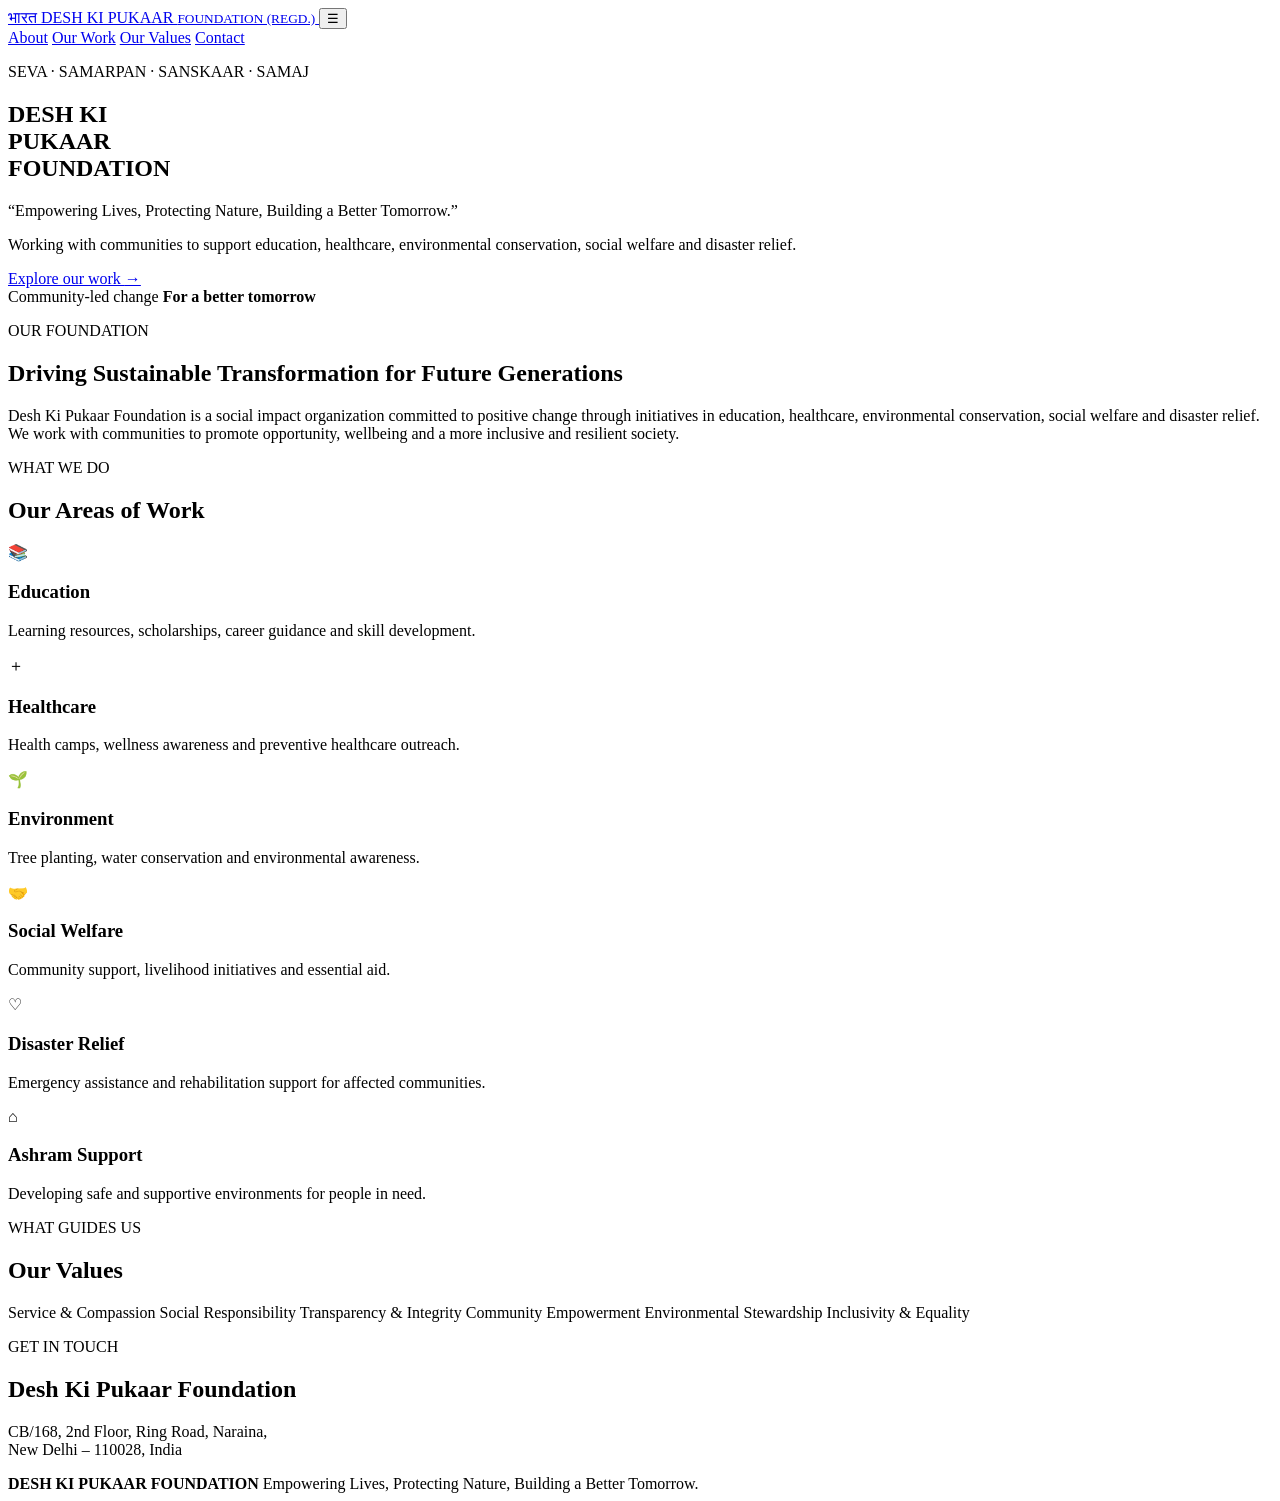
==== index.html @ 06d3c7b7 "Create index.html" ====
<!DOCTYPE html>
<html lang="en">
<head>
  <meta charset="UTF-8">
  <meta name="viewport" content="width=device-width, initial-scale=1.0">
  <meta name="description" content="Desh Ki Pukaar Foundation — Empowering Lives, Protecting Nature, Building a Better Tomorrow.">
  <title>Desh Ki Pukaar Foundation</title>
  <link rel="stylesheet" href="style.css">
  <script src="script.js" defer></script>
</head>
<body>
  <header class="site-header">
    <a class="brand" href="index.html" aria-label="Desh Ki Pukaar Foundation home">
      <span class="brand-mark">भारत</span>
      <span class="brand-name">
        DESH KI PUKAAR
        <small>FOUNDATION (REGD.)</small>
      </span>
    </a>

    <button class="menu-button" aria-label="Open navigation" aria-expanded="false">
      ☰
    </button>

    <nav class="navigation">
      <a href="#about">About</a>
      <a href="#work">Our Work</a>
      <a href="#values">Our Values</a>
      <a href="#contact">Contact</a>
    </nav>
  </header>

  <main>
    <section class="hero">
      <div class="hero-copy">
        <p class="eyebrow">SEVA · SAMARPAN · SANSKAAR · SAMAJ</p>
        <h1>DESH KI<br><span>PUKAAR</span><br>FOUNDATION</h1>
        <p class="tagline">
          “Empowering Lives, Protecting Nature, Building a Better Tomorrow.”
        </p>
        <p class="intro">
          Working with communities to support education, healthcare,
          environmental conservation, social welfare and disaster relief.
        </p>
        <a class="button" href="#work">Explore our work <span>→</span></a>
      </div>

      <div class="hero-image" role="img" aria-label="Hands holding a young plant">
        <div class="image-caption">
          Community-led change
          <strong>For a better tomorrow</strong>
        </div>
      </div>
    </section>

    <section class="about section" id="about">
      <p class="eyebrow">OUR FOUNDATION</p>
      <h2>Driving Sustainable Transformation for Future Generations</h2>
      <div class="red-rule"></div>
      <p>
        Desh Ki Pukaar Foundation is a social impact organization committed to
        positive change through initiatives in education, healthcare,
        environmental conservation, social welfare and disaster relief. We work
        with communities to promote opportunity, wellbeing and a more inclusive
        and resilient society.
      </p>
    </section>

    <section class="work section" id="work">
      <p class="eyebrow">WHAT WE DO</p>
      <h2>Our Areas of Work</h2>
      <div class="blue-rule"></div>

      <div class="work-grid">
        <article class="work-card">
          <span class="work-icon">📚</span>
          <h3>Education</h3>
          <p>Learning resources, scholarships, career guidance and skill development.</p>
        </article>

        <article class="work-card">
          <span class="work-icon">＋</span>
          <h3>Healthcare</h3>
          <p>Health camps, wellness awareness and preventive healthcare outreach.</p>
        </article>

        <article class="work-card">
          <span class="work-icon">🌱</span>
          <h3>Environment</h3>
          <p>Tree planting, water conservation and environmental awareness.</p>
        </article>

        <article class="work-card">
          <span class="work-icon">🤝</span>
          <h3>Social Welfare</h3>
          <p>Community support, livelihood initiatives and essential aid.</p>
        </article>

        <article class="work-card">
          <span class="work-icon">♡</span>
          <h3>Disaster Relief</h3>
          <p>Emergency assistance and rehabilitation support for affected communities.</p>
        </article>

        <article class="work-card">
          <span class="work-icon">⌂</span>
          <h3>Ashram Support</h3>
          <p>Developing safe and supportive environments for people in need.</p>
        </article>
      </div>
    </section>

    <section class="values section" id="values">
      <p class="eyebrow">WHAT GUIDES US</p>
      <h2>Our Values</h2>
      <div class="red-rule"></div>
      <div class="value-list">
        <span>Service & Compassion</span>
        <span>Social Responsibility</span>
        <span>Transparency & Integrity</span>
        <span>Community Empowerment</span>
        <span>Environmental Stewardship</span>
        <span>Inclusivity & Equality</span>
      </div>
    </section>

    <section class="contact section" id="contact">
      <p class="eyebrow">GET IN TOUCH</p>
      <h2>Desh Ki Pukaar Foundation</h2>
      <p>CB/168, 2nd Floor, Ring Road, Naraina,<br>New Delhi – 110028, India</p>
    </section>
  </main>

  <footer>
    <strong>DESH KI PUKAAR FOUNDATION</strong>
    <span>Empowering Lives, Protecting Nature, Building a Better Tomorrow.</span>
  </footer>
</body>
</html>
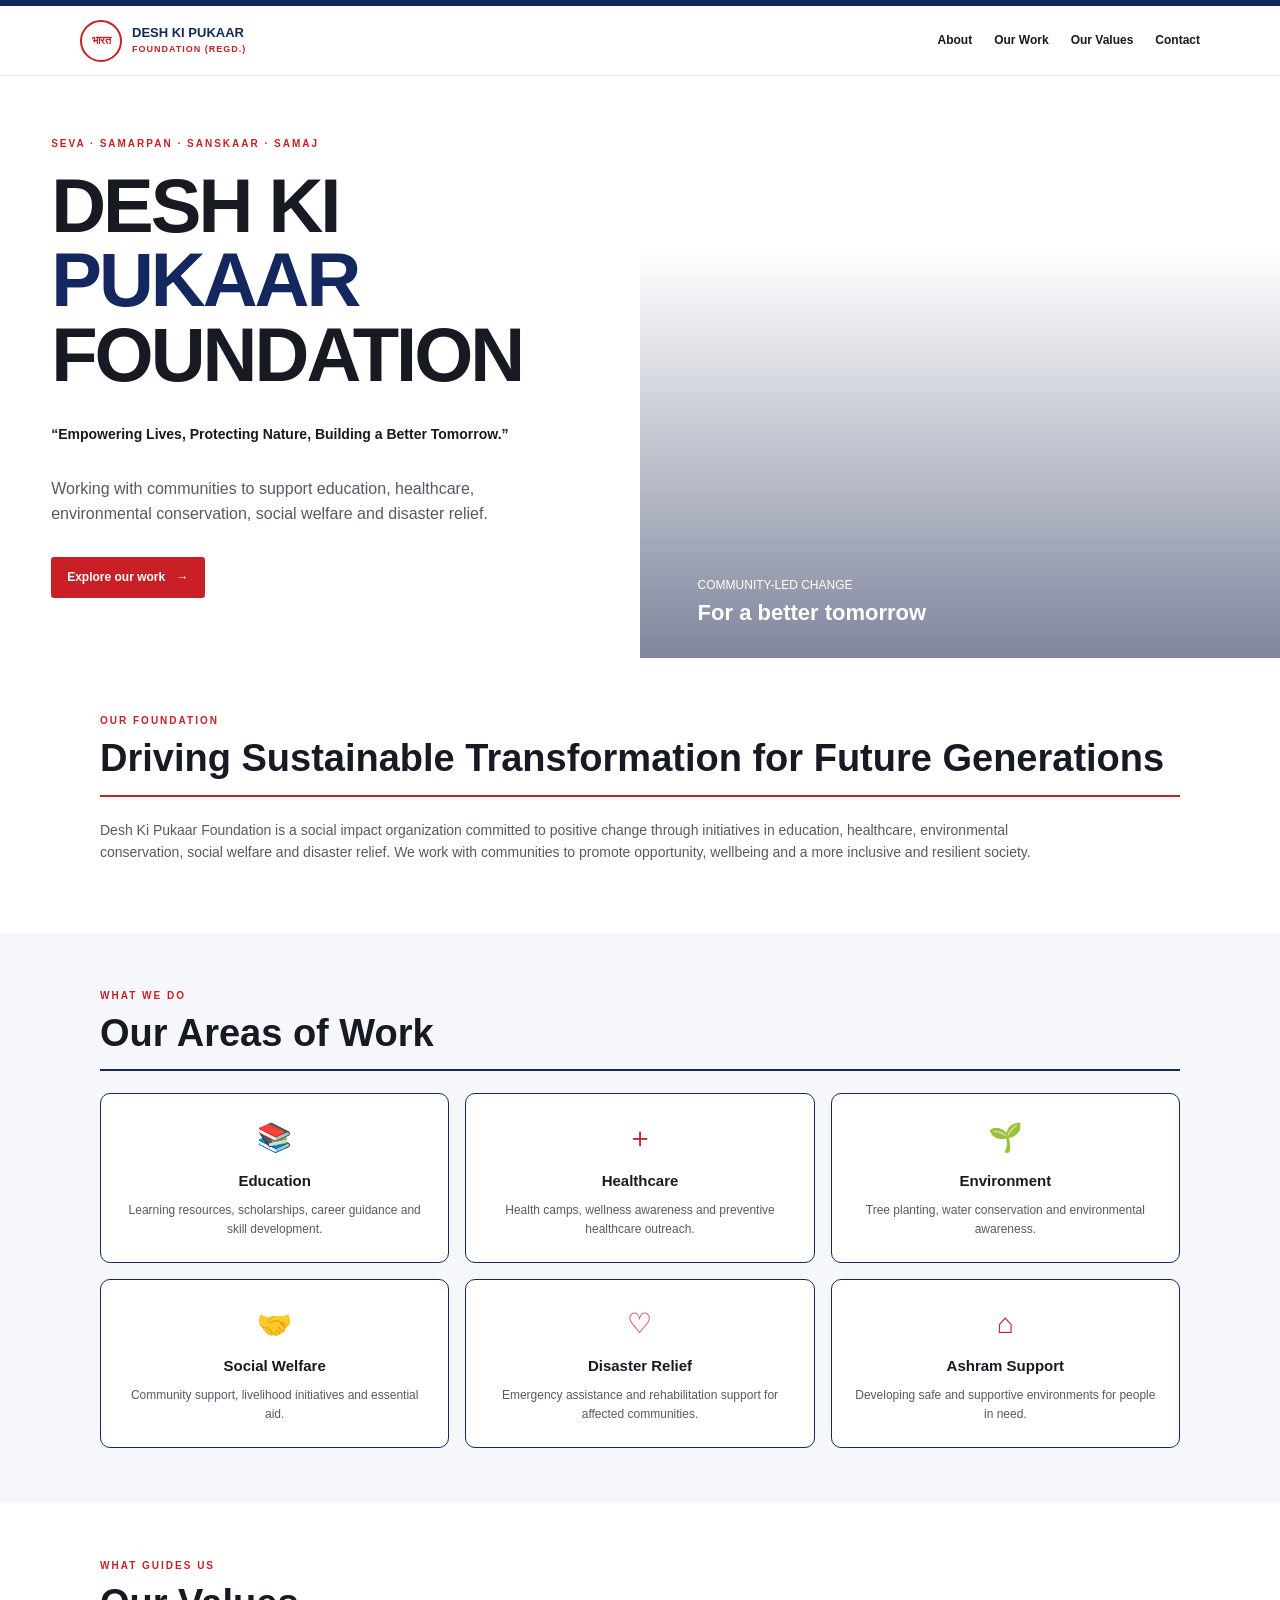
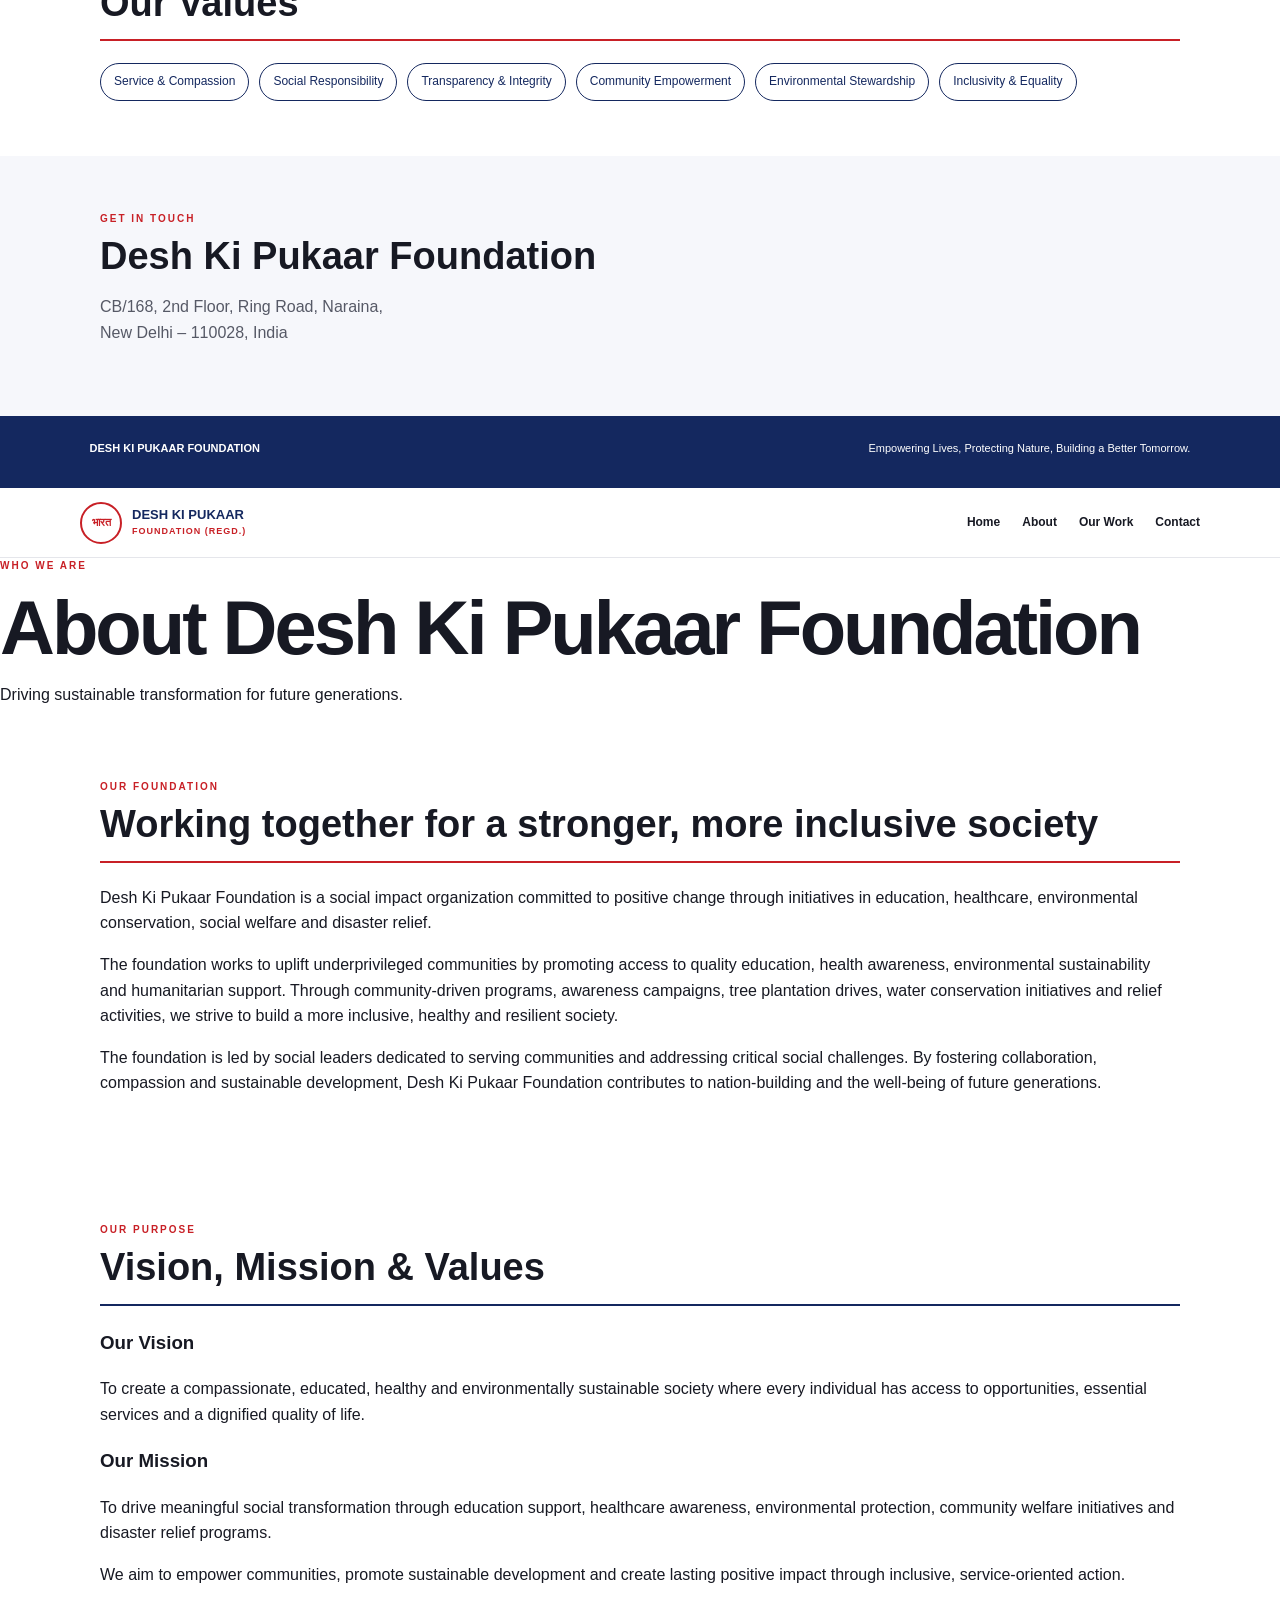
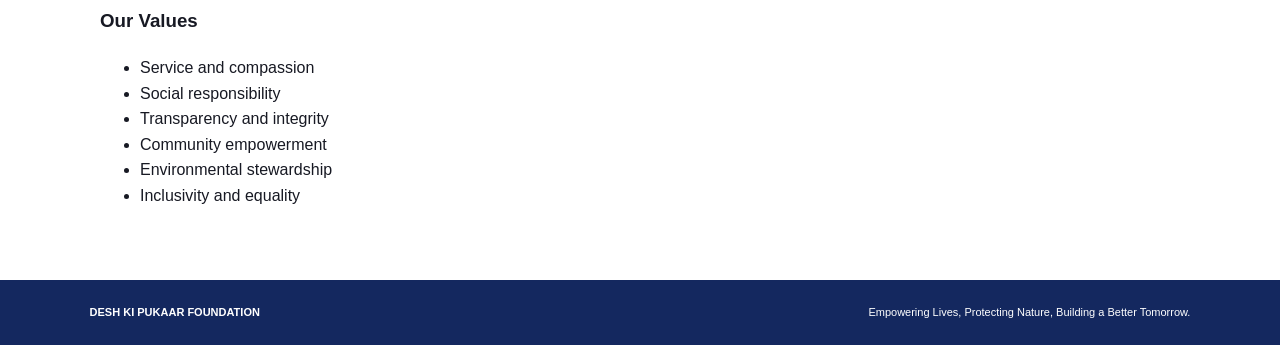
==== commit c64be1eb: "Update index.html" ====
--- a/index.html
+++ b/index.html
@@ -137,3 +137,122 @@
   </footer>
 </body>
 </html>
+
+<!DOCTYPE html>
+<html lang="en">
+<head>
+  <meta charset="UTF-8">
+  <meta name="viewport" content="width=device-width, initial-scale=1.0">
+  <title>About Us | Desh Ki Pukaar Foundation</title>
+  <link rel="stylesheet" href="style.css">
+  <link rel="stylesheet" href="about.css">
+  <script src="script.js" defer></script>
+</head>
+<body>
+  <header class="site-header">
+    <a class="brand" href="index.html">
+      <span class="brand-mark">भारत</span>
+      <span class="brand-name">
+        DESH KI PUKAAR
+        <small>FOUNDATION (REGD.)</small>
+      </span>
+    </a>
+
+    <button class="menu-button" aria-label="Open navigation" aria-expanded="false">
+      ☰
+    </button>
+
+    <nav class="navigation">
+      <a href="index.html">Home</a>
+      <a href="about.html">About</a>
+      <a href="work.html">Our Work</a>
+      <a href="contact.html">Contact</a>
+    </nav>
+  </header>
+
+  <main>
+    <section class="about-banner">
+      <p class="eyebrow">WHO WE ARE</p>
+      <h1>About Desh Ki Pukaar Foundation</h1>
+      <p>Driving sustainable transformation for future generations.</p>
+    </section>
+
+    <section class="section about-overview">
+      <p class="eyebrow">OUR FOUNDATION</p>
+      <h2>Working together for a stronger, more inclusive society</h2>
+      <div class="red-rule"></div>
+
+      <p>
+        Desh Ki Pukaar Foundation is a social impact organization committed to
+        positive change through initiatives in education, healthcare,
+        environmental conservation, social welfare and disaster relief.
+      </p>
+
+      <p>
+        The foundation works to uplift underprivileged communities by promoting
+        access to quality education, health awareness, environmental
+        sustainability and humanitarian support. Through community-driven
+        programs, awareness campaigns, tree plantation drives, water
+        conservation initiatives and relief activities, we strive to build a
+        more inclusive, healthy and resilient society.
+      </p>
+
+      <p>
+        The foundation is led by social leaders dedicated to serving
+        communities and addressing critical social challenges. By fostering
+        collaboration, compassion and sustainable development, Desh Ki Pukaar
+        Foundation contributes to nation-building and the well-being of future
+        generations.
+      </p>
+    </section>
+
+    <section class="section about-pillars">
+      <p class="eyebrow">OUR PURPOSE</p>
+      <h2>Vision, Mission & Values</h2>
+      <div class="blue-rule"></div>
+
+      <div class="pillar-grid">
+        <article class="pillar-card">
+          <h3>Our Vision</h3>
+          <p>
+            To create a compassionate, educated, healthy and environmentally
+            sustainable society where every individual has access to
+            opportunities, essential services and a dignified quality of life.
+          </p>
+        </article>
+
+        <article class="pillar-card pillar-mission">
+          <h3>Our Mission</h3>
+          <p>
+            To drive meaningful social transformation through education
+            support, healthcare awareness, environmental protection, community
+            welfare initiatives and disaster relief programs.
+          </p>
+          <p>
+            We aim to empower communities, promote sustainable development and
+            create lasting positive impact through inclusive,
+            service-oriented action.
+          </p>
+        </article>
+
+        <article class="pillar-card">
+          <h3>Our Values</h3>
+          <ul>
+            <li>Service and compassion</li>
+            <li>Social responsibility</li>
+            <li>Transparency and integrity</li>
+            <li>Community empowerment</li>
+            <li>Environmental stewardship</li>
+            <li>Inclusivity and equality</li>
+          </ul>
+        </article>
+      </div>
+    </section>
+  </main>
+
+  <footer>
+    <strong>DESH KI PUKAAR FOUNDATION</strong>
+    <span>Empowering Lives, Protecting Nature, Building a Better Tomorrow.</span>
+  </footer>
+</body>
+</html>
--- a/style.css
+++ b/style.css
@@ -0,0 +1,319 @@
+:root {
+  --navy: #14285f;
+  --blue: #697fc5;
+  --red: #c82026;
+  --ink: #171923;
+  --muted: #565966;
+  --pale: #f6f7fb;
+}
+
+* {
+  box-sizing: border-box;
+}
+
+html {
+  scroll-behavior: smooth;
+}
+
+body {
+  margin: 0;
+  color: var(--ink);
+  font-family: Arial, Helvetica, sans-serif;
+  line-height: 1.6;
+}
+
+.site-header {
+  min-height: 76px;
+  padding: 12px max(6%, calc((100% - 1120px) / 2));
+  display: flex;
+  justify-content: space-between;
+  align-items: center;
+  gap: 24px;
+  border-top: 6px solid var(--navy);
+  border-bottom: 1px solid #e5e6eb;
+  background: white;
+}
+
+.brand {
+  display: flex;
+  align-items: center;
+  gap: 10px;
+  color: var(--navy);
+  text-decoration: none;
+  font-size: 13px;
+  font-weight: 900;
+  line-height: 1.1;
+}
+
+.brand-mark {
+  width: 42px;
+  height: 42px;
+  border: 2px solid var(--red);
+  border-radius: 50%;
+  display: grid;
+  place-items: center;
+  color: var(--red);
+  font-size: 11px;
+}
+
+.brand-name small {
+  display: block;
+  margin-top: 5px;
+  color: var(--red);
+  font-size: 9px;
+  letter-spacing: 1px;
+}
+
+.navigation {
+  display: flex;
+  align-items: center;
+  gap: 22px;
+}
+
+.navigation a {
+  color: var(--ink);
+  font-size: 12px;
+  font-weight: bold;
+  text-decoration: none;
+}
+
+.navigation a:hover {
+  color: var(--red);
+}
+
+.menu-button {
+  display: none;
+  border: 0;
+  background: transparent;
+  color: var(--navy);
+  font-size: 25px;
+}
+
+.hero {
+  display: grid;
+  grid-template-columns: 1fr 1fr;
+  min-height: 490px;
+}
+
+.hero-copy {
+  padding: 60px 8%;
+  display: flex;
+  flex-direction: column;
+  align-items: flex-start;
+  justify-content: center;
+}
+
+.eyebrow {
+  margin: 0;
+  color: var(--red);
+  font-size: 10px;
+  font-weight: 800;
+  letter-spacing: 2px;
+}
+
+h1 {
+  margin: 17px 0;
+  font-size: clamp(44px, 6vw, 76px);
+  line-height: 0.98;
+  letter-spacing: -3px;
+}
+
+h1 span {
+  color: var(--navy);
+}
+
+.tagline {
+  font-size: 14px;
+  font-weight: bold;
+}
+
+.intro {
+  max-width: 460px;
+  color: var(--muted);
+}
+
+.button {
+  margin-top: 14px;
+  padding: 11px 16px;
+  border-radius: 3px;
+  background: var(--red);
+  color: white;
+  font-size: 12px;
+  font-weight: bold;
+  text-decoration: none;
+}
+
+.button span {
+  margin-left: 8px;
+}
+
+.hero-image {
+  position: relative;
+  min-height: 420px;
+  background:
+    linear-gradient(0deg, #101d4788, transparent 70%),
+    url("https://images.unsplash.com/photo-1416879595882-3373a0480b5b?auto=format&fit=crop&w=1200&q=85")
+      center / cover;
+}
+
+.image-caption {
+  position: absolute;
+  bottom: 28px;
+  left: 9%;
+  color: white;
+  font-size: 12px;
+  text-transform: uppercase;
+}
+
+.image-caption strong {
+  display: block;
+  font-size: 22px;
+  text-transform: none;
+}
+
+.section {
+  padding: 55px max(7%, calc((100% - 1080px) / 2));
+}
+
+h2 {
+  margin: 8px 0 14px;
+  font-size: clamp(27px, 3.5vw, 38px);
+  line-height: 1.15;
+}
+
+.red-rule,
+.blue-rule {
+  height: 2px;
+  margin-bottom: 22px;
+}
+
+.red-rule {
+  background: var(--red);
+}
+
+.blue-rule {
+  background: var(--navy);
+}
+
+.about > p:last-child {
+  max-width: 950px;
+  color: var(--muted);
+  font-size: 14px;
+}
+
+.work {
+  background: var(--pale);
+}
+
+.work-grid {
+  display: grid;
+  grid-template-columns: repeat(3, 1fr);
+  gap: 16px;
+}
+
+.work-card {
+  padding: 22px;
+  border: 1px solid var(--navy);
+  border-radius: 10px;
+  background: white;
+  text-align: center;
+}
+
+.work-icon {
+  color: var(--red);
+  font-size: 28px;
+}
+
+.work-card h3 {
+  margin: 8px 0;
+  font-size: 15px;
+}
+
+.work-card p {
+  margin: 0;
+  color: var(--muted);
+  font-size: 12px;
+}
+
+.value-list {
+  display: flex;
+  flex-wrap: wrap;
+  gap: 10px;
+}
+
+.value-list span {
+  padding: 8px 13px;
+  border: 1px solid var(--navy);
+  border-radius: 20px;
+  color: var(--navy);
+  font-size: 12px;
+}
+
+.contact {
+  background: var(--pale);
+}
+
+.contact p:last-child {
+  color: var(--muted);
+}
+
+footer {
+  padding: 24px 7%;
+  display: flex;
+  flex-wrap: wrap;
+  justify-content: space-between;
+  gap: 10px;
+  background: var(--navy);
+  color: white;
+  font-size: 11px;
+}
+
+@media (max-width: 700px) {
+  .site-header {
+    position: relative;
+  }
+
+  .menu-button {
+    display: block;
+  }
+
+  .navigation {
+    display: none;
+    position: absolute;
+    z-index: 2;
+    top: 70px;
+    left: 0;
+    right: 0;
+    padding: 18px 6%;
+    background: white;
+    border-bottom: 1px solid #ddd;
+    flex-direction: column;
+    align-items: flex-start;
+  }
+
+  .navigation.open {
+    display: flex;
+  }
+
+  .hero {
+    grid-template-columns: 1fr;
+  }
+
+  .hero-copy {
+    padding: 45px 7%;
+  }
+
+  .hero-image {
+    min-height: 300px;
+  }
+
+  .work-grid {
+    grid-template-columns: 1fr 1fr;
+  }
+}
+
+@media (max-width: 420px) {
+  .work-grid {
+    grid-template-columns: 1fr;
+  }
+}
--- a/style.css
+++ b/style.css
@@ -0,0 +1,319 @@
+:root {
+  --navy: #14285f;
+  --blue: #697fc5;
+  --red: #c82026;
+  --ink: #171923;
+  --muted: #565966;
+  --pale: #f6f7fb;
+}
+
+* {
+  box-sizing: border-box;
+}
+
+html {
+  scroll-behavior: smooth;
+}
+
+body {
+  margin: 0;
+  color: var(--ink);
+  font-family: Arial, Helvetica, sans-serif;
+  line-height: 1.6;
+}
+
+.site-header {
+  min-height: 76px;
+  padding: 12px max(6%, calc((100% - 1120px) / 2));
+  display: flex;
+  justify-content: space-between;
+  align-items: center;
+  gap: 24px;
+  border-top: 6px solid var(--navy);
+  border-bottom: 1px solid #e5e6eb;
+  background: white;
+}
+
+.brand {
+  display: flex;
+  align-items: center;
+  gap: 10px;
+  color: var(--navy);
+  text-decoration: none;
+  font-size: 13px;
+  font-weight: 900;
+  line-height: 1.1;
+}
+
+.brand-mark {
+  width: 42px;
+  height: 42px;
+  border: 2px solid var(--red);
+  border-radius: 50%;
+  display: grid;
+  place-items: center;
+  color: var(--red);
+  font-size: 11px;
+}
+
+.brand-name small {
+  display: block;
+  margin-top: 5px;
+  color: var(--red);
+  font-size: 9px;
+  letter-spacing: 1px;
+}
+
+.navigation {
+  display: flex;
+  align-items: center;
+  gap: 22px;
+}
+
+.navigation a {
+  color: var(--ink);
+  font-size: 12px;
+  font-weight: bold;
+  text-decoration: none;
+}
+
+.navigation a:hover {
+  color: var(--red);
+}
+
+.menu-button {
+  display: none;
+  border: 0;
+  background: transparent;
+  color: var(--navy);
+  font-size: 25px;
+}
+
+.hero {
+  display: grid;
+  grid-template-columns: 1fr 1fr;
+  min-height: 490px;
+}
+
+.hero-copy {
+  padding: 60px 8%;
+  display: flex;
+  flex-direction: column;
+  align-items: flex-start;
+  justify-content: center;
+}
+
+.eyebrow {
+  margin: 0;
+  color: var(--red);
+  font-size: 10px;
+  font-weight: 800;
+  letter-spacing: 2px;
+}
+
+h1 {
+  margin: 17px 0;
+  font-size: clamp(44px, 6vw, 76px);
+  line-height: 0.98;
+  letter-spacing: -3px;
+}
+
+h1 span {
+  color: var(--navy);
+}
+
+.tagline {
+  font-size: 14px;
+  font-weight: bold;
+}
+
+.intro {
+  max-width: 460px;
+  color: var(--muted);
+}
+
+.button {
+  margin-top: 14px;
+  padding: 11px 16px;
+  border-radius: 3px;
+  background: var(--red);
+  color: white;
+  font-size: 12px;
+  font-weight: bold;
+  text-decoration: none;
+}
+
+.button span {
+  margin-left: 8px;
+}
+
+.hero-image {
+  position: relative;
+  min-height: 420px;
+  background:
+    linear-gradient(0deg, #101d4788, transparent 70%),
+    url("https://images.unsplash.com/photo-1416879595882-3373a0480b5b?auto=format&fit=crop&w=1200&q=85")
+      center / cover;
+}
+
+.image-caption {
+  position: absolute;
+  bottom: 28px;
+  left: 9%;
+  color: white;
+  font-size: 12px;
+  text-transform: uppercase;
+}
+
+.image-caption strong {
+  display: block;
+  font-size: 22px;
+  text-transform: none;
+}
+
+.section {
+  padding: 55px max(7%, calc((100% - 1080px) / 2));
+}
+
+h2 {
+  margin: 8px 0 14px;
+  font-size: clamp(27px, 3.5vw, 38px);
+  line-height: 1.15;
+}
+
+.red-rule,
+.blue-rule {
+  height: 2px;
+  margin-bottom: 22px;
+}
+
+.red-rule {
+  background: var(--red);
+}
+
+.blue-rule {
+  background: var(--navy);
+}
+
+.about > p:last-child {
+  max-width: 950px;
+  color: var(--muted);
+  font-size: 14px;
+}
+
+.work {
+  background: var(--pale);
+}
+
+.work-grid {
+  display: grid;
+  grid-template-columns: repeat(3, 1fr);
+  gap: 16px;
+}
+
+.work-card {
+  padding: 22px;
+  border: 1px solid var(--navy);
+  border-radius: 10px;
+  background: white;
+  text-align: center;
+}
+
+.work-icon {
+  color: var(--red);
+  font-size: 28px;
+}
+
+.work-card h3 {
+  margin: 8px 0;
+  font-size: 15px;
+}
+
+.work-card p {
+  margin: 0;
+  color: var(--muted);
+  font-size: 12px;
+}
+
+.value-list {
+  display: flex;
+  flex-wrap: wrap;
+  gap: 10px;
+}
+
+.value-list span {
+  padding: 8px 13px;
+  border: 1px solid var(--navy);
+  border-radius: 20px;
+  color: var(--navy);
+  font-size: 12px;
+}
+
+.contact {
+  background: var(--pale);
+}
+
+.contact p:last-child {
+  color: var(--muted);
+}
+
+footer {
+  padding: 24px 7%;
+  display: flex;
+  flex-wrap: wrap;
+  justify-content: space-between;
+  gap: 10px;
+  background: var(--navy);
+  color: white;
+  font-size: 11px;
+}
+
+@media (max-width: 700px) {
+  .site-header {
+    position: relative;
+  }
+
+  .menu-button {
+    display: block;
+  }
+
+  .navigation {
+    display: none;
+    position: absolute;
+    z-index: 2;
+    top: 70px;
+    left: 0;
+    right: 0;
+    padding: 18px 6%;
+    background: white;
+    border-bottom: 1px solid #ddd;
+    flex-direction: column;
+    align-items: flex-start;
+  }
+
+  .navigation.open {
+    display: flex;
+  }
+
+  .hero {
+    grid-template-columns: 1fr;
+  }
+
+  .hero-copy {
+    padding: 45px 7%;
+  }
+
+  .hero-image {
+    min-height: 300px;
+  }
+
+  .work-grid {
+    grid-template-columns: 1fr 1fr;
+  }
+}
+
+@media (max-width: 420px) {
+  .work-grid {
+    grid-template-columns: 1fr;
+  }
+}
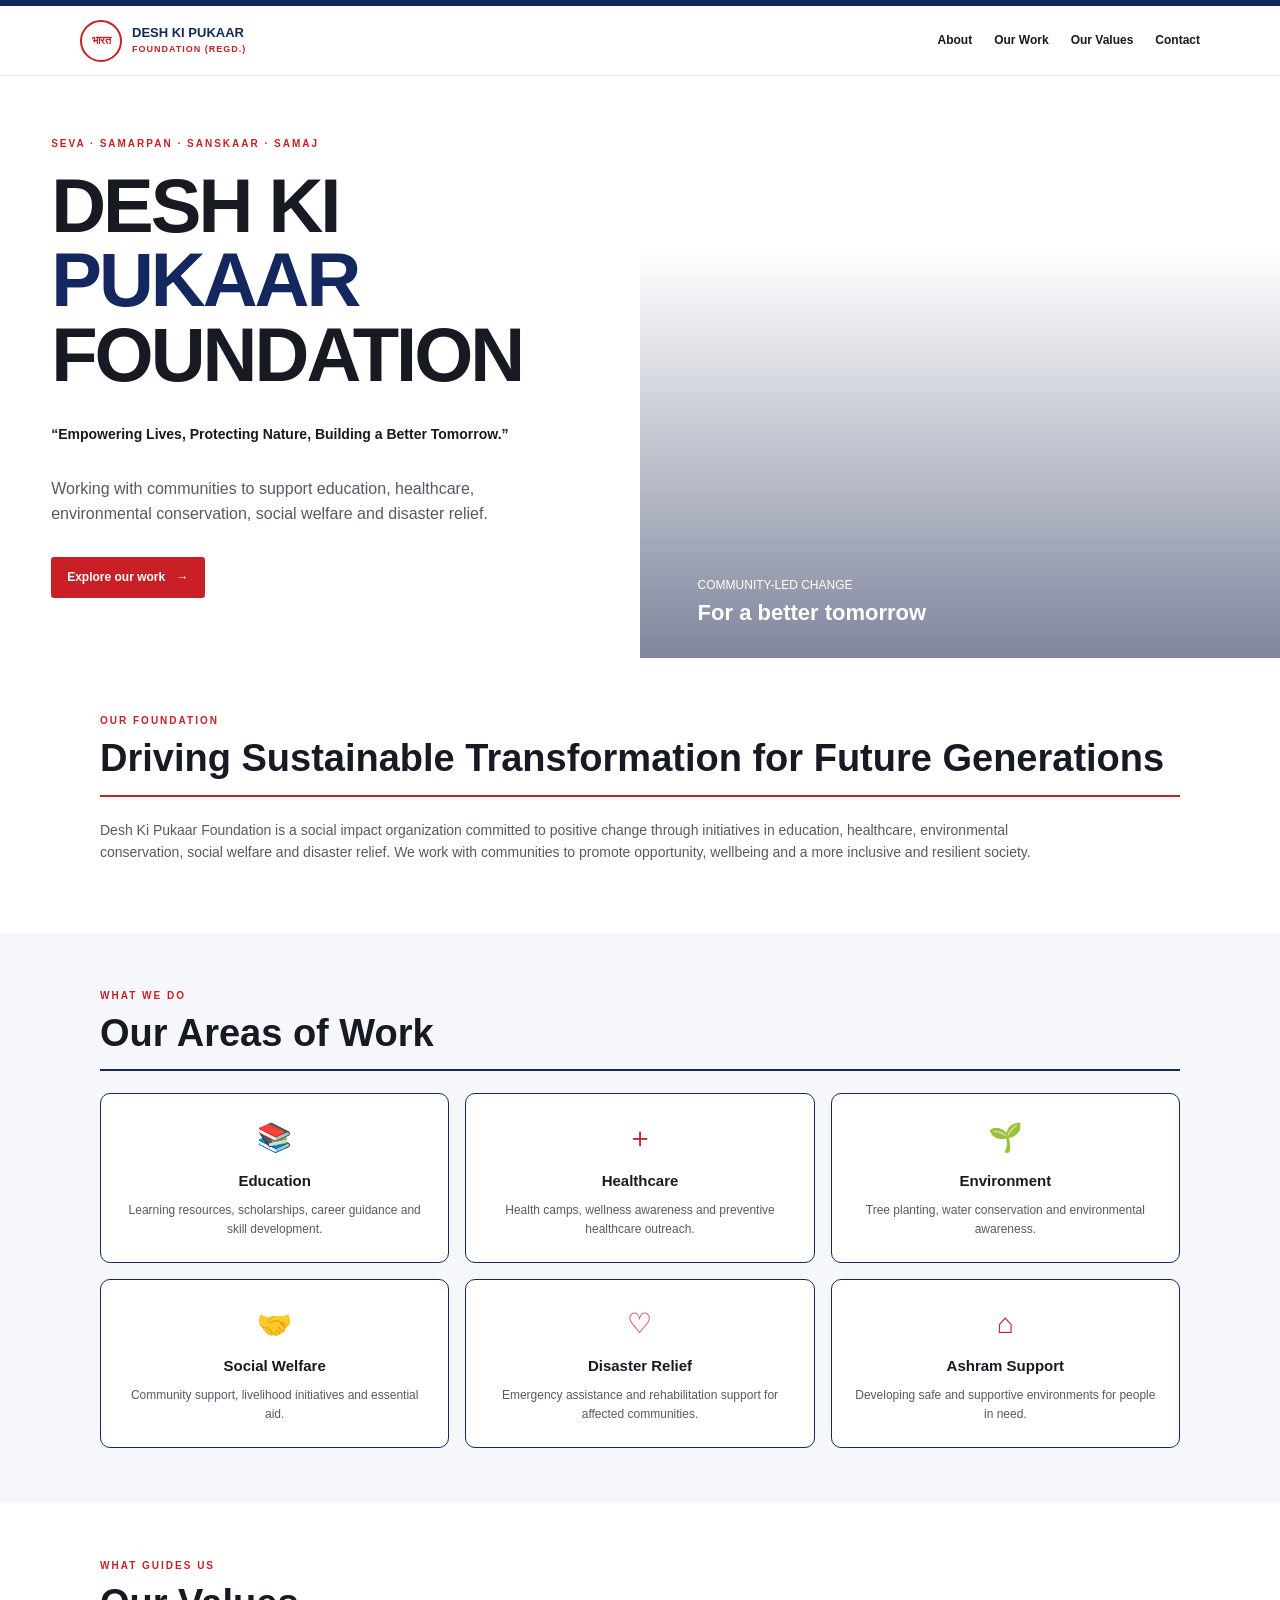
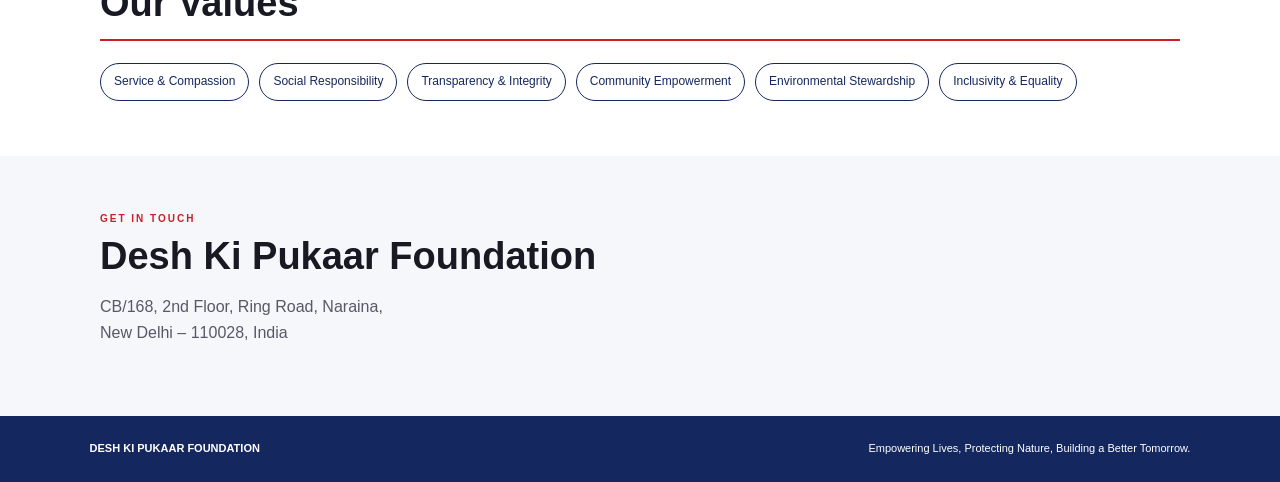
==== commit 1c9e8cf9: "Fix Netlify build by adding netlify.toml and repairing static site files (6af1f5002639d143b230c74d)" ====
--- a/index.html
+++ b/index.html
@@ -137,122 +137,3 @@
   </footer>
 </body>
 </html>
-
-<!DOCTYPE html>
-<html lang="en">
-<head>
-  <meta charset="UTF-8">
-  <meta name="viewport" content="width=device-width, initial-scale=1.0">
-  <title>About Us | Desh Ki Pukaar Foundation</title>
-  <link rel="stylesheet" href="style.css">
-  <link rel="stylesheet" href="about.css">
-  <script src="script.js" defer></script>
-</head>
-<body>
-  <header class="site-header">
-    <a class="brand" href="index.html">
-      <span class="brand-mark">भारत</span>
-      <span class="brand-name">
-        DESH KI PUKAAR
-        <small>FOUNDATION (REGD.)</small>
-      </span>
-    </a>
-
-    <button class="menu-button" aria-label="Open navigation" aria-expanded="false">
-      ☰
-    </button>
-
-    <nav class="navigation">
-      <a href="index.html">Home</a>
-      <a href="about.html">About</a>
-      <a href="work.html">Our Work</a>
-      <a href="contact.html">Contact</a>
-    </nav>
-  </header>
-
-  <main>
-    <section class="about-banner">
-      <p class="eyebrow">WHO WE ARE</p>
-      <h1>About Desh Ki Pukaar Foundation</h1>
-      <p>Driving sustainable transformation for future generations.</p>
-    </section>
-
-    <section class="section about-overview">
-      <p class="eyebrow">OUR FOUNDATION</p>
-      <h2>Working together for a stronger, more inclusive society</h2>
-      <div class="red-rule"></div>
-
-      <p>
-        Desh Ki Pukaar Foundation is a social impact organization committed to
-        positive change through initiatives in education, healthcare,
-        environmental conservation, social welfare and disaster relief.
-      </p>
-
-      <p>
-        The foundation works to uplift underprivileged communities by promoting
-        access to quality education, health awareness, environmental
-        sustainability and humanitarian support. Through community-driven
-        programs, awareness campaigns, tree plantation drives, water
-        conservation initiatives and relief activities, we strive to build a
-        more inclusive, healthy and resilient society.
-      </p>
-
-      <p>
-        The foundation is led by social leaders dedicated to serving
-        communities and addressing critical social challenges. By fostering
-        collaboration, compassion and sustainable development, Desh Ki Pukaar
-        Foundation contributes to nation-building and the well-being of future
-        generations.
-      </p>
-    </section>
-
-    <section class="section about-pillars">
-      <p class="eyebrow">OUR PURPOSE</p>
-      <h2>Vision, Mission & Values</h2>
-      <div class="blue-rule"></div>
-
-      <div class="pillar-grid">
-        <article class="pillar-card">
-          <h3>Our Vision</h3>
-          <p>
-            To create a compassionate, educated, healthy and environmentally
-            sustainable society where every individual has access to
-            opportunities, essential services and a dignified quality of life.
-          </p>
-        </article>
-
-        <article class="pillar-card pillar-mission">
-          <h3>Our Mission</h3>
-          <p>
-            To drive meaningful social transformation through education
-            support, healthcare awareness, environmental protection, community
-            welfare initiatives and disaster relief programs.
-          </p>
-          <p>
-            We aim to empower communities, promote sustainable development and
-            create lasting positive impact through inclusive,
-            service-oriented action.
-          </p>
-        </article>
-
-        <article class="pillar-card">
-          <h3>Our Values</h3>
-          <ul>
-            <li>Service and compassion</li>
-            <li>Social responsibility</li>
-            <li>Transparency and integrity</li>
-            <li>Community empowerment</li>
-            <li>Environmental stewardship</li>
-            <li>Inclusivity and equality</li>
-          </ul>
-        </article>
-      </div>
-    </section>
-  </main>
-
-  <footer>
-    <strong>DESH KI PUKAAR FOUNDATION</strong>
-    <span>Empowering Lives, Protecting Nature, Building a Better Tomorrow.</span>
-  </footer>
-</body>
-</html>
